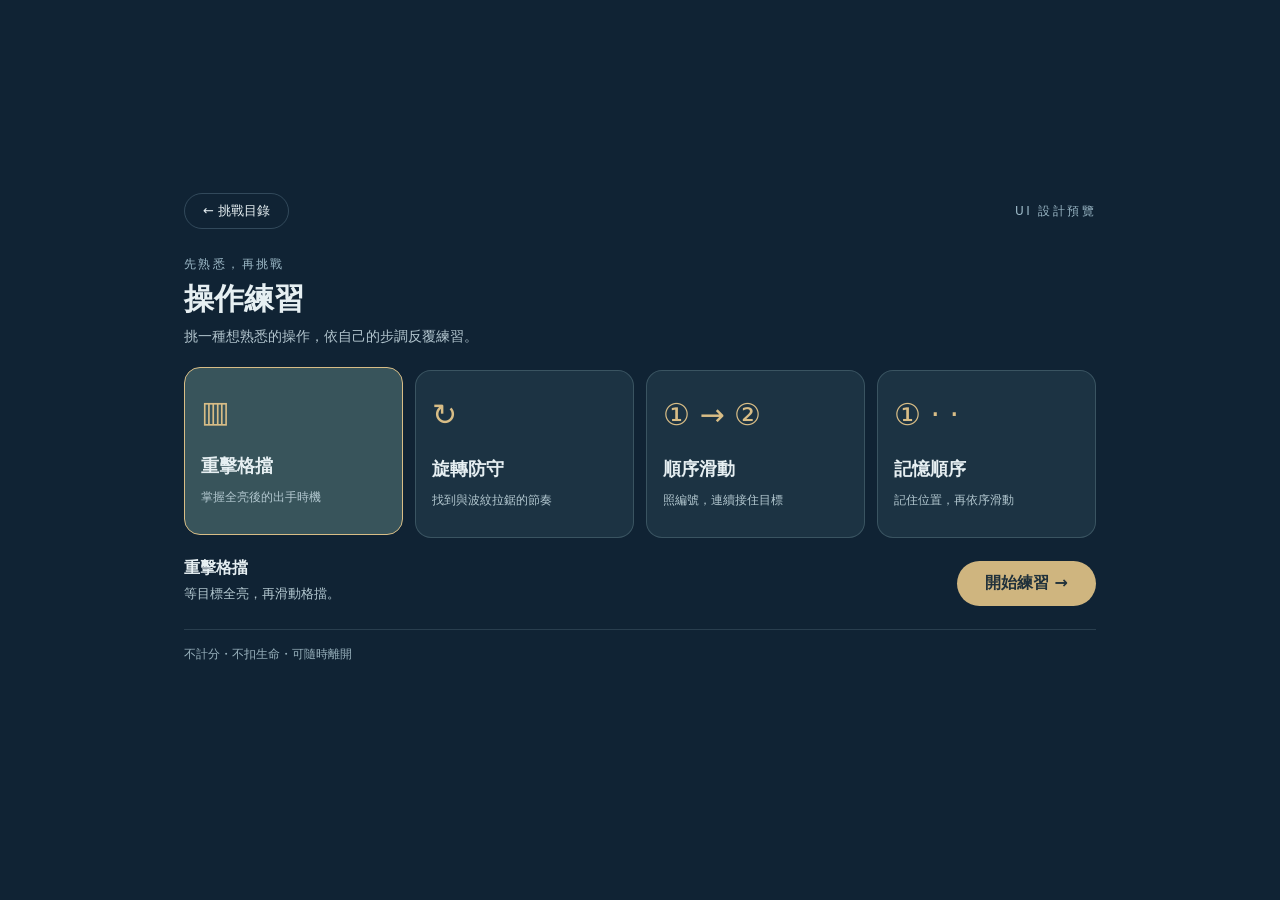
==== design/practice-preview.html @ 3d223997 "design: preview standalone practice entry and simplify lobby rules" ====
<!doctype html><html lang="zh-Hant"><meta charset="utf-8"><meta name="viewport" content="width=device-width,initial-scale=1"><title>操作練習 UI 預覽</title><style>
*{box-sizing:border-box}body{margin:0;background:#102334;color:#e6eff2;font-family:system-ui,'Microsoft JhengHei',sans-serif;min-height:100vh;display:grid;place-items:center}main{width:min(92vw,960px);padding:24px}button{font:inherit;color:inherit;cursor:pointer}nav{display:flex;justify-content:space-between;align-items:center;margin-bottom:24px}nav button{border:1px solid #7797a955;background:transparent;padding:8px 18px;border-radius:30px;font-size:13px}.eyebrow{font-size:12px;letter-spacing:.2em;color:#9ebbc9}h1{font-size:30px;margin:6px 0}header p{color:#b2c5ce;font-size:14px;margin:8px 0 24px}.grid{display:grid;grid-template-columns:repeat(4,1fr);gap:12px}.card{border:1px solid #93b3bd40;border-radius:16px;background:#28445380;text-align:left;padding:20px 16px;min-height:168px;transition:.2s}.card:hover,.card[aria-pressed=true]{border-color:#d8bd86;background:#38545b;transform:translateY(-3px)}.icon{font-size:30px;color:#d8bd86;display:block;height:48px}.card strong{display:block;font-size:18px;margin:12px 0 8px}.card small{color:#b3c8d0;font-size:12px;line-height:1.7}.detail{display:flex;justify-content:space-between;gap:20px;align-items:center;padding:20px 0;border-bottom:1px solid #8eacb533}.detail p{margin:6px 0;color:#b3c8d0;font-size:13px}.action{border:0;border-radius:30px;background:#cfb57f;color:#20313b;padding:12px 28px;white-space:nowrap;font-weight:bold}footer{font-size:12px;color:#99b2bd;margin-top:16px}.catalog{display:none}.catalog .grid{grid-template-columns:1fr 1fr}.practice-link{width:100%;margin-top:16px;border:1px solid #b6c6be44;background:#28464b;padding:16px 20px;border-radius:14px;display:flex;justify-content:space-between;text-align:left}.practice-link small{display:block;color:#abc1c7;margin-top:5px}.notice{min-height:18px;color:#dfc796;font-size:13px}@media(max-width:650px){main{padding:12px}.grid{grid-template-columns:1fr 1fr}.card{min-height:120px;padding:12px}.icon{font-size:23px;height:26px}nav{margin-bottom:12px}header p{margin-bottom:14px}h1{font-size:24px}.detail{padding:12px 0}.card strong{font-size:16px;margin:8px 0}.detail p{max-width:250px}}</style>
<main><nav><button onclick="view('catalog')">← 挑戰目錄</button><span class="eyebrow">UI 設計預覽</span></nav><section id="practice"><header><span class="eyebrow">先熟悉，再挑戰</span><h1>操作練習</h1><p>挑一種想熟悉的操作，依自己的步調反覆練習。</p></header><div class="grid">
<button class="card" aria-pressed="true" onclick="pick(this,'重擊格擋','等目標全亮，再滑動格擋。')"><span class="icon">▥</span><strong>重擊格擋</strong><small>掌握全亮後的出手時機</small></button><button class="card" aria-pressed="false" onclick="pick(this,'旋轉防守','繞著角色畫圈，練習維持回推節奏。')"><span class="icon">↻</span><strong>旋轉防守</strong><small>找到與波紋拉鋸的節奏</small></button><button class="card" aria-pressed="false" onclick="pick(this,'順序滑動','照編號連續滑動，數字會一直保留。')"><span class="icon">① → ②</span><strong>順序滑動</strong><small>照編號，連續接住目標</small></button><button class="card" aria-pressed="false" onclick="pick(this,'記憶順序','記住編號；隨時可滑動開始，第一下後數字隱藏。')"><span class="icon">① · ·</span><strong>記憶順序</strong><small>記住位置，再依序滑動</small></button></div><div class="detail"><div><strong id="selection">重擊格擋</strong><p id="description">等目標全亮，再滑動格擋。</p></div><button class="action" onclick="document.querySelector('.notice').textContent='目前為 UI 預覽；此按鈕尚未接入練習關卡。'">開始練習 →</button></div><footer>不計分・不扣生命・可隨時離開</footer><p class="notice" role="status"></p></section>
<section id="catalog" class="catalog"><header><span class="eyebrow">夜間挑戰</span><h1>挑戰自己，再進步一點</h1><p>選擇限時或無限模式，留下你的最佳紀錄。</p></header><div class="grid"><div class="card"><span class="icon">◇</span><strong>防守挑戰</strong><small>限時挑戰　／　無限模式</small></div><div class="card"><span class="icon">▧</span><strong>記憶挑戰</strong><small>限時挑戰　／　無限模式</small></div></div><button class="practice-link" onclick="view('practice')"><span>操作練習<small>想先熟悉手感？從一種操作開始。</small></span><span>前往練習 →</span></button></section></main>
<script>function view(id){document.getElementById('practice').style.display=id==='practice'?'block':'none';document.getElementById('catalog').style.display=id==='catalog'?'block':'none'}function pick(button,title,description){document.querySelectorAll('.card[aria-pressed]').forEach(n=>n.setAttribute('aria-pressed',String(n===button)));document.getElementById('selection').textContent=title;document.getElementById('description').textContent=description;document.querySelector('.notice').textContent=''}</script></html>
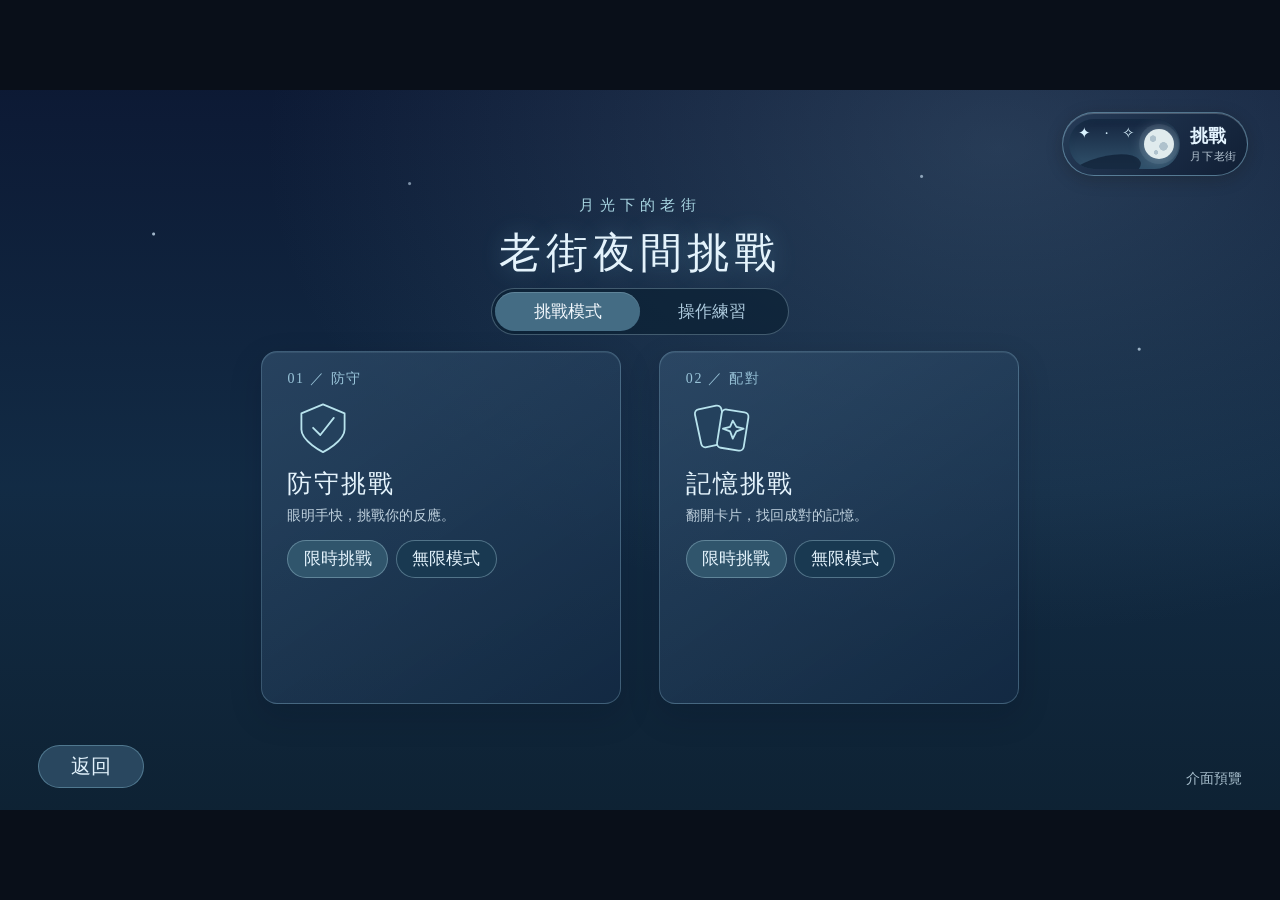
==== commit 6cd5a8d4: "design: integrate practice tabs into existing night directory layout" ====
--- a/design/practice-preview.html
+++ b/design/practice-preview.html
@@ -1,6 +1,233 @@
-<!doctype html><html lang="zh-Hant"><meta charset="utf-8"><meta name="viewport" content="width=device-width,initial-scale=1"><title>操作練習 UI 預覽</title><style>
-*{box-sizing:border-box}body{margin:0;background:#102334;color:#e6eff2;font-family:system-ui,'Microsoft JhengHei',sans-serif;min-height:100vh;display:grid;place-items:center}main{width:min(92vw,960px);padding:24px}button{font:inherit;color:inherit;cursor:pointer}nav{display:flex;justify-content:space-between;align-items:center;margin-bottom:24px}nav button{border:1px solid #7797a955;background:transparent;padding:8px 18px;border-radius:30px;font-size:13px}.eyebrow{font-size:12px;letter-spacing:.2em;color:#9ebbc9}h1{font-size:30px;margin:6px 0}header p{color:#b2c5ce;font-size:14px;margin:8px 0 24px}.grid{display:grid;grid-template-columns:repeat(4,1fr);gap:12px}.card{border:1px solid #93b3bd40;border-radius:16px;background:#28445380;text-align:left;padding:20px 16px;min-height:168px;transition:.2s}.card:hover,.card[aria-pressed=true]{border-color:#d8bd86;background:#38545b;transform:translateY(-3px)}.icon{font-size:30px;color:#d8bd86;display:block;height:48px}.card strong{display:block;font-size:18px;margin:12px 0 8px}.card small{color:#b3c8d0;font-size:12px;line-height:1.7}.detail{display:flex;justify-content:space-between;gap:20px;align-items:center;padding:20px 0;border-bottom:1px solid #8eacb533}.detail p{margin:6px 0;color:#b3c8d0;font-size:13px}.action{border:0;border-radius:30px;background:#cfb57f;color:#20313b;padding:12px 28px;white-space:nowrap;font-weight:bold}footer{font-size:12px;color:#99b2bd;margin-top:16px}.catalog{display:none}.catalog .grid{grid-template-columns:1fr 1fr}.practice-link{width:100%;margin-top:16px;border:1px solid #b6c6be44;background:#28464b;padding:16px 20px;border-radius:14px;display:flex;justify-content:space-between;text-align:left}.practice-link small{display:block;color:#abc1c7;margin-top:5px}.notice{min-height:18px;color:#dfc796;font-size:13px}@media(max-width:650px){main{padding:12px}.grid{grid-template-columns:1fr 1fr}.card{min-height:120px;padding:12px}.icon{font-size:23px;height:26px}nav{margin-bottom:12px}header p{margin-bottom:14px}h1{font-size:24px}.detail{padding:12px 0}.card strong{font-size:16px;margin:8px 0}.detail p{max-width:250px}}</style>
-<main><nav><button onclick="view('catalog')">← 挑戰目錄</button><span class="eyebrow">UI 設計預覽</span></nav><section id="practice"><header><span class="eyebrow">先熟悉，再挑戰</span><h1>操作練習</h1><p>挑一種想熟悉的操作，依自己的步調反覆練習。</p></header><div class="grid">
-<button class="card" aria-pressed="true" onclick="pick(this,'重擊格擋','等目標全亮，再滑動格擋。')"><span class="icon">▥</span><strong>重擊格擋</strong><small>掌握全亮後的出手時機</small></button><button class="card" aria-pressed="false" onclick="pick(this,'旋轉防守','繞著角色畫圈，練習維持回推節奏。')"><span class="icon">↻</span><strong>旋轉防守</strong><small>找到與波紋拉鋸的節奏</small></button><button class="card" aria-pressed="false" onclick="pick(this,'順序滑動','照編號連續滑動，數字會一直保留。')"><span class="icon">① → ②</span><strong>順序滑動</strong><small>照編號，連續接住目標</small></button><button class="card" aria-pressed="false" onclick="pick(this,'記憶順序','記住編號；隨時可滑動開始，第一下後數字隱藏。')"><span class="icon">① · ·</span><strong>記憶順序</strong><small>記住位置，再依序滑動</small></button></div><div class="detail"><div><strong id="selection">重擊格擋</strong><p id="description">等目標全亮，再滑動格擋。</p></div><button class="action" onclick="document.querySelector('.notice').textContent='目前為 UI 預覽；此按鈕尚未接入練習關卡。'">開始練習 →</button></div><footer>不計分・不扣生命・可隨時離開</footer><p class="notice" role="status"></p></section>
-<section id="catalog" class="catalog"><header><span class="eyebrow">夜間挑戰</span><h1>挑戰自己，再進步一點</h1><p>選擇限時或無限模式，留下你的最佳紀錄。</p></header><div class="grid"><div class="card"><span class="icon">◇</span><strong>防守挑戰</strong><small>限時挑戰　／　無限模式</small></div><div class="card"><span class="icon">▧</span><strong>記憶挑戰</strong><small>限時挑戰　／　無限模式</small></div></div><button class="practice-link" onclick="view('practice')"><span>操作練習<small>想先熟悉手感？從一種操作開始。</small></span><span>前往練習 →</span></button></section></main>
-<script>function view(id){document.getElementById('practice').style.display=id==='practice'?'block':'none';document.getElementById('catalog').style.display=id==='catalog'?'block':'none'}function pick(button,title,description){document.querySelectorAll('.card[aria-pressed]').forEach(n=>n.setAttribute('aria-pressed',String(n===button)));document.getElementById('selection').textContent=title;document.getElementById('description').textContent=description;document.querySelector('.notice').textContent=''}</script></html>+<!doctype html><html lang="zh-Hant"><meta charset="utf-8"><meta name="viewport" content="width=device-width,initial-scale=1"><title>現有挑戰版面・練習 UI 預覽</title><style>/* 舞台內的日夜目錄：所有夜色樣式只作用於選章畫面。 */
+#level-select { isolation:isolate; }
+#level-select::before { content:"";position:absolute;inset:0;z-index:-1;pointer-events:none;background:linear-gradient(180deg,rgba(29,21,15,.28),rgba(50,29,19,.54));transition:background .8s; }
+#level-select::after { content:"";position:absolute;inset:0;z-index:-1;pointer-events:none;background:radial-gradient(ellipse at 78% 8%,#668aa54a,transparent 52%),linear-gradient(180deg,#0c1935ed,#112c47e8 55%,#0d2234f5);opacity:0;transition:opacity .85s ease; }
+#level-select.night-world::after { opacity:1; }
+.world-directory { position:relative;z-index:1;text-align:center;width:100%; }
+.world-directory[hidden] { display:none; }
+#level-select .world-directory h2 { box-sizing:border-box;width:100%;max-width:none;text-align:center; }
+#story-directory h2 { margin:0 0 4cqh;text-shadow:0 2px 12px #38230e; }
+#world-switch { position:absolute;right:2.5%;top:3%;z-index:5;display:flex;align-items:center;gap:10px;width:clamp(132px,17cqw,186px);height:clamp(46px,9cqh,66px);box-sizing:border-box;margin:0;padding:6px 10px 6px 6px;border:1px solid #ffe2a19c;border-radius:40px;background:linear-gradient(135deg,#553921e8,#302923ed);box-shadow:0 4px 16px #17120e40,inset 0 1px #fff3;color:#fff0cf;text-align:left;transition:background .7s,border-color .7s,box-shadow .3s; }
+#world-switch:hover { box-shadow:0 5px 22px #17120e66,0 0 0 3px #ffdc8c24; }
+#world-switch:focus-visible { outline:3px solid #ffe1a0;outline-offset:4px; }
+.world-switch-label { font-size:clamp(13px,1.5cqw,18px);font-weight:bold;line-height:1.35;white-space:nowrap; }
+.world-switch-label span { display:block;font-size:clamp(9px,.9cqw,11px);font-weight:normal;opacity:.78;letter-spacing:.06em; }
+.world-switch-sky { position:relative;flex:1;min-width:60px;height:100%;overflow:hidden;border-radius:30px;background:linear-gradient(#82b3c1,#d9e5cc);box-shadow:inset 0 2px 5px #19394f66;transition:background .7s; }
+.switch-orb { position:absolute;left:6px;top:50%;margin-top:-15px;width:30px;height:30px;border-radius:50%;background:#ffe6a0;box-shadow:0 0 0 5px #ffe7a02e,0 0 15px #ffe9ad80;transition:left .65s cubic-bezier(.22,.8,.25,1),background .65s,box-shadow .65s;z-index:2; }
+.switch-orb::after { content:"";position:absolute;inset:0;border-radius:50%;background:radial-gradient(circle at 30% 32%,#9fb5c2 0 3px,transparent 3.5px),radial-gradient(circle at 65% 58%,#9fb5c2 0 4px,transparent 4.5px),radial-gradient(circle at 40% 78%,#9fb5c2 0 2px,transparent 2.5px);opacity:0;transition:opacity .6s; }
+.switch-cloud { position:absolute;width:38px;height:12px;right:-4px;bottom:10px;border-radius:20px;background:#fff8e7;box-shadow:-9px 5px #fff8e7;transition:transform .65s,opacity .5s; }
+.switch-cloud::before { content:"";position:absolute;width:19px;height:19px;left:8px;bottom:0;background:inherit;border-radius:50%; }
+.switch-stars { position:absolute;top:4px;left:9px;color:#d9f3ff;font:15px/1.4 serif;letter-spacing:5px;opacity:0;transform:translateY(-18px);transition:opacity .65s,transform .65s; }
+.switch-hills { position:absolute;bottom:-18px;left:-5px;width:78px;height:30px;background:#547d75;border-radius:50%;transform:rotate(-15deg);opacity:.65;transition:background .65s; }
+.night-world #world-switch { background:linear-gradient(135deg,#263c58ed,#101e34f5);border-color:#92c8e17d;color:#e4f4ff; }
+.night-world .world-switch-sky { background:linear-gradient(#14243e,#31526c); }
+.night-world .switch-orb { left:calc(100% - 36px);background:#e0ebed;box-shadow:0 0 0 5px #d8f4ff15,0 0 15px #d1efff66; }
+.night-world .switch-orb::after { opacity:.75; }
+.night-world .switch-cloud { transform:translateY(30px);opacity:0; }
+.night-world .switch-stars { opacity:1;transform:translateY(0); }
+.night-world .switch-hills { background:#0a172d; }
+.night-stars { position:absolute;inset:0;pointer-events:none;opacity:0;background-image:radial-gradient(circle at 12% 20%,#d6edffbb 0 1px,transparent 2px),radial-gradient(circle at 32% 13%,#d6edff88 0 1px,transparent 2px),radial-gradient(circle at 58% 22%,#d6edff99 0 1px,transparent 2px),radial-gradient(circle at 72% 12%,#d6edff99 0 1px,transparent 2px),radial-gradient(circle at 89% 36%,#d6edffaa 0 1px,transparent 2px);transition:opacity 1s; }
+.night-world .night-stars { opacity:1; }
+#challenge-directory { color:#e4f3fc;animation:night-arrival .65s ease both; }
+.night-eyebrow { color:#a8d6e2;font-size:clamp(10px,2.1cqh,15px);letter-spacing:.35em;margin:0 0 1.4cqh; }
+#challenge-directory h2 { margin:0;font-size:clamp(23px,6cqh,42px);letter-spacing:.12em;font-weight:normal;text-shadow:0 0 25px #81d5f34d; }
+.night-intro { font-size:clamp(12px,2.5cqh,18px);color:#bed2e2;margin:1.7cqh 0 4cqh; }
+.challenge-previews { display:flex;justify-content:center;gap:3cqw; }
+.challenge-preview { width:25cqw;max-width:300px;box-sizing:border-box;padding:2.5cqh 2cqw;border:1px solid #9ed0e345;border-radius:16px;background:linear-gradient(145deg,#3655739c,#142b46b8);box-shadow:0 12px 32px #020d202b,inset 0 1px #d4efff17;text-align:left; }
+.challenge-number { display:block;color:#99c4d9;font-size:clamp(10px,2cqh,14px);letter-spacing:.12em; }
+.challenge-preview svg { display:block;width:clamp(42px,10cqh,75px);height:clamp(35px,8cqh,60px);margin:1.5cqh 0;fill:#24415d;stroke:#b8e3ed;stroke-width:2;stroke-linejoin:round;stroke-linecap:round; }
+.challenge-preview h3 { margin:0 0 1cqh;font-size:clamp(16px,3.6cqh,25px);font-weight:normal;letter-spacing:.08em; }
+.challenge-preview p { font-size:clamp(11px,2.2cqh,16px);color:#bfd1de;margin:0 0 2cqh; }
+.challenge-soon { display:inline-block;padding:4px 12px;border:1px solid #86bed15c;border-radius:20px;color:#a8d7e4;font-size:clamp(10px,2cqh,14px); }
+.night-world > .back-btn { background:#29475f;border:1px solid #83b6ce70;color:#e1f1fb; }
+.visually-hidden { position:absolute;width:1px;height:1px;padding:0;margin:-1px;overflow:hidden;clip-path:inset(50%);white-space:nowrap; }
+@keyframes night-arrival { from { opacity:0;transform:translateY(12px); } to { opacity:1;transform:translateY(0); } }
+@media (prefers-reduced-motion:reduce) { #level-select *,#level-select::before,#level-select::after { animation:none!important;transition:none!important; } }
+.challenge-blue-scene { background:radial-gradient(ellipse at 70% 15%,#315878,#0d203a 70%);color:#e5f1fa; }
+.challenge-blue-window { box-sizing:border-box;width:70%;max-width:760px;max-height:90%;padding:4cqh 4cqw;border:1px solid #8fbed17a;border-radius:20px;background:linear-gradient(135deg,#345772d9,#142d48ed);box-shadow:0 15px 50px #020c2580;text-align:center; }
+.challenge-blue-window h2 { max-width:none;font-size:clamp(24px,6cqh,44px);margin:1cqh 0;color:#e5f5ff; }
+.challenge-blue-window p { font-size:clamp(12px,3cqh,21px);line-height:1.6;margin:2cqh 0; }
+.challenge-kicker { color:#a4d0e1;letter-spacing:.2em; }
+.challenge-window-actions { display:flex;justify-content:center;gap:2cqw;margin-top:3cqh; }
+.challenge-window-actions button { margin:0;border:1px solid #90c9db77;border-radius:24px;background:#2d536d;padding:1.5cqh 2cqw;font-size:clamp(13px,3cqh,21px);min-height:40px; }
+.challenge-window-actions button:last-child { background:#447b95; }
+.challenge-window-actions button:focus-visible { outline:3px solid #ffe1a0;outline-offset:4px; }
+#challenge-countdown { font-size:clamp(18px,4cqh,30px); }
+#challenge-countdown-number { font-size:clamp(60px,24cqh,160px);line-height:1.2;color:#b9e7f6; }
+.challenge-play-stage { isolation:isolate; }
+.challenge-play-background { position:absolute;inset:0;z-index:-2;pointer-events:none;background:center/cover;filter:brightness(.6) saturate(.65); }
+.challenge-play-stage::before { content:"";position:absolute;inset:0;z-index:-1;background:linear-gradient(160deg,#123d7870,#122f5860 55%,#081d3d9c);pointer-events:none; }
+.challenge-live-hud { position:absolute;top:1%;left:50%;transform:translateX(-50%);z-index:180;white-space:nowrap;color:#e3f3fd;background:#10283de8;padding:1cqh 2cqw;border:1px solid #92c9dd66;border-radius:30px;font-size:clamp(13px,3cqh,23px);pointer-events:none; }
+.challenge-time-warning { color:#ffd09a;border-color:#ffd09a; }
+.night-challenge-game .memory-panel { top:52%;width:96%;height:90%;max-height:90%;box-sizing:border-box;border-color:#80b7d0;background-image:linear-gradient(145deg,#345d7fe8,#17334de8);color:#e4f1fa;box-shadow:inset 0 1px #b8ddf33b,0 10px 30px #08192b66; }
+.night-challenge-game .memory-grid { max-width:none;max-height:none;flex-shrink:0; }
+.night-challenge-game .memory-hint,.night-challenge-game .defense-controls-hint { display:none; }
+.night-challenge-game .challenge-live-hud { top:2%;left:2%;transform:none; }
+.night-challenge-game .memory-timer-large { display:none; }
+.challenge-preview p { white-space:nowrap;font-size:clamp(10px,1.9cqh,16px); }
+#game-wrapper.challenge-active #loading-screen { color:#d4edfc;background:radial-gradient(ellipse at 75% 15%,#315b7cf2,#0b1c34f5 75%); }
+#game-wrapper.challenge-active .loading-content { background:linear-gradient(135deg,#305571e8,#142e48ed);border-color:#8bc1d6;box-shadow:0 12px 35px #030d2366; }
+#game-wrapper.challenge-active .loading-content .spinner { border-color:#385b76;border-top-color:#b3e4f7; }
+#game-wrapper.challenge-active #loading-progress { color:#b6e9fa; }
+.night-challenge-game .memory-info,.night-challenge-game .memory-info-item,.night-challenge-game .memory-hint,.night-challenge-game .memory-timer-large { color:#e6f4ff; }
+.night-challenge-game .memory-hint { background:#152f49cc;border-color:#7aafc877; }
+.night-challenge-game .memory-card { border-color:#87b8ce; }
+.night-challenge-game .memory-top-bar { background-image:linear-gradient(110deg,#203f5ce8,#294d6be8);border-color:#79abc6; }
+.night-challenge-game .memory-timer-large,.night-challenge-game .memory-status,.night-challenge-game .memory-strikes { background:#17334bd9;border-color:#7db5d0; }
+.night-challenge-game .memory-status,.night-challenge-game .memory-timer-label,.night-challenge-game .memory-info-item span { color:#d0efff; }
+.night-challenge-game #memory-timer { color:#ccefff;text-shadow:0 0 6px #77bcdd60; }
+.night-challenge-game #defense-combo { display:none!important; }
+.night-challenge-game #defense-player { width:20%!important;height:34%!important; }
+.night-challenge-game #defense-msg { display:none!important; }
+.night-challenge-game #defense-wave-progress { color:#d9effa; }
+.timed-challenge > .back-btn { display:none!important; }
+#game-wrapper.challenge-active #game-pause-resume { background:#477e99; }
+#game-wrapper.challenge-active #game-pause-exit { background:#29475e; }
+#game-wrapper.challenge-active #game-pause-overlay { color:#dcefff; }
+@media (prefers-reduced-motion:reduce) { .challenge-blue-scene * { transition:none!important; } }
+
+/* 同亮度的霧藍／靛藍，入口與整場視窗共用主題。 */
+[data-challenge-kind="defense"] {
+    --challenge-light:#3d647b;--challenge-dark:#203c53;--challenge-accent:#507f97;
+    --challenge-border:#96c6d7;--challenge-ink:#e6f4fc;--challenge-soft:#b9d8e7;
+}
+[data-challenge-kind="memory"] {
+    --challenge-light:#4b5e82;--challenge-dark:#2c3757;--challenge-accent:#647b9e;
+    --challenge-border:#aabddd;--challenge-ink:#edf1ff;--challenge-soft:#c7d2ee;
+}
+.challenge-preview[data-challenge-kind] {
+    background:linear-gradient(145deg,var(--challenge-light),var(--challenge-dark));
+    border-color:var(--challenge-border);color:var(--challenge-ink);
+}
+.challenge-preview[data-challenge-kind] .challenge-number,
+.challenge-preview[data-challenge-kind] p { color:var(--challenge-soft); }
+.challenge-preview[data-challenge-kind] svg { fill:var(--challenge-dark);stroke:var(--challenge-border); }
+.challenge-preview[data-challenge-kind] button { background:var(--challenge-accent);border-color:var(--challenge-border);color:var(--challenge-ink);margin-right:.6cqw; }
+.challenge-preview[data-challenge-kind] button:last-child { background:var(--challenge-dark); }
+.challenge-blue-scene[data-challenge-kind] { background:radial-gradient(ellipse at 70% 15%,var(--challenge-light),var(--challenge-dark) 75%);color:var(--challenge-ink); }
+.challenge-blue-scene[data-challenge-kind] .challenge-blue-window,
+#game-wrapper.challenge-active .loading-content { background:linear-gradient(135deg,var(--challenge-light),var(--challenge-dark));border-color:var(--challenge-border); }
+.challenge-blue-scene[data-challenge-kind] h2 { color:var(--challenge-ink); }
+.challenge-blue-scene[data-challenge-kind] .challenge-kicker { color:var(--challenge-soft); }
+.challenge-blue-scene[data-challenge-kind] button { background:var(--challenge-dark);border-color:var(--challenge-border);color:var(--challenge-ink); }
+.challenge-blue-scene[data-challenge-kind] button:last-child { background:var(--challenge-accent); }
+#game-wrapper.challenge-active #loading-screen { background:radial-gradient(ellipse at 75% 15%,var(--challenge-light),var(--challenge-dark) 75%);color:var(--challenge-ink); }
+#game-wrapper.challenge-active #game-pause-overlay { background:color-mix(in srgb,var(--challenge-dark) 85%,transparent);color:var(--challenge-ink); }
+#game-wrapper.challenge-active #game-pause-resume { background:var(--challenge-accent); }
+#game-wrapper.challenge-active #game-pause-exit { background:var(--challenge-dark); }
+#game-wrapper.challenge-active .night-challenge-game .memory-panel { background-image:linear-gradient(145deg,var(--challenge-light),var(--challenge-dark));border-color:var(--challenge-border); }
+#game-wrapper.challenge-active .night-challenge-game .memory-top-bar { background-image:linear-gradient(110deg,var(--challenge-dark),var(--challenge-light));border-color:var(--challenge-border); }
+#game-wrapper.challenge-active .challenge-live-hud { background:var(--challenge-dark);border-color:var(--challenge-border); }
+.challenge-hearts { display:inline-flex;gap:4px;vertical-align:middle;margin-right:1cqw; }
+.challenge-hearts img { width:clamp(16px,3.8cqh,28px);height:clamp(16px,3.8cqh,28px);object-fit:contain;image-rendering:pixelated; }
+.challenge-hearts .heart-lost { opacity:.25;filter:grayscale(1); }
+#challenge-lobby .challenge-blue-window { overflow:auto; }
+#challenge-lobby-title { font-size:clamp(22px,5cqh,38px); }
+#challenge-lobby-copy { font-size:clamp(12px,2.8cqh,20px); }
+#challenge-lobby-points { padding-left:1.4em;margin:2cqh 0;text-align:left;font-size:clamp(12px,2.9cqh,20px);line-height:1.6; }
+#challenge-lobby-points li + li { margin-top:1cqh; }
+#challenge-lobby-rules { text-align:left;font-size:clamp(12px,2.7cqh,18px); }
+#challenge-lobby-rules summary { cursor:pointer;color:var(--challenge-soft,#b9dce9);width:fit-content;margin:auto;padding:.7cqh 8px; }
+#challenge-lobby-rules summary:focus-visible { outline:2px solid #ffe1a0;outline-offset:2px; }
+#challenge-final-feedback { display:grid;grid-template-columns:1fr 1fr;gap:1.5cqw;margin:2cqh 0; }
+#challenge-final-feedback > div { min-width:0;padding:1.5cqh 1cqw;background:#06182c40;border:1px solid #b1cde52e;border-radius:12px; }
+#challenge-final-feedback dt { font-size:clamp(11px,2.6cqh,17px);color:var(--challenge-soft,#bdddeb); }
+#challenge-final-feedback dd { font-size:clamp(13px,3.3cqh,23px);line-height:1.5;margin:.7cqh 0 0;font-weight:bold;overflow-wrap:anywhere; }
+#challenge-results .challenge-blue-window { overflow:auto; }
+@media (max-height:400px) { #challenge-results .challenge-blue-window { width:84%;padding:2cqh 3cqw; } #challenge-results p { margin:1cqh 0; } #challenge-final-feedback { margin:1cqh 0; } #challenge-results .challenge-window-actions { margin-top:1.5cqh; } }
+@media (max-height:400px) { #challenge-lobby .challenge-blue-window { padding:2cqh 3cqw;width:80%; } #challenge-lobby p { margin:1cqh 0; } #challenge-lobby .challenge-window-actions { margin-top:1.5cqh; } }
+
+/* 無限防守：資訊分居兩角，中央與四方向目標保留完整視線。 */
+#game-wrapper.challenge-active .challenge-live-hud.defense-endless-hud {
+    inset:0;left:0;top:0;width:100%;height:100%;box-sizing:border-box;
+    transform:none;padding:0;border:0;border-radius:0;background:none;pointer-events:none;
+    font-variant-numeric:tabular-nums;
+}
+.defense-endless-game #defense-wave-progress { display:none; }
+.endless-score-card,.endless-wave-card {
+    position:absolute;top:2%;width:clamp(84px,11cqw,118px);box-sizing:border-box;
+    padding:7px 9px;border:1px solid #9dcddd66;border-radius:12px 4px 12px 4px;
+    background:linear-gradient(145deg,#31566bd9,#122d42d9);
+    box-shadow:inset 0 1px #d5f3ff18,0 3px 10px #06182633;
+    color:#e5f4fc;text-align:left;
+}
+.endless-score-card { left:2%; }
+.endless-wave-card { right:2%; }
+.endless-vitality { display:flex;align-items:center;justify-content:space-between;gap:4px; }
+.defense-endless-hud .challenge-hearts { gap:3px;margin:0; }
+.defense-endless-hud .challenge-hearts img { width:clamp(12px,3cqh,17px);height:clamp(12px,3cqh,17px); }
+.endless-mark { font-size:14px;line-height:1;color:#9dcddd99; }
+.endless-score-line,.endless-wave-line { display:flex;align-items:baseline;gap:4px;margin-top:4px; }
+.endless-score-value,.endless-wave-value { font-size:clamp(18px,4.5cqh,26px);line-height:1.1;font-weight:600;letter-spacing:-.025em; }
+.endless-score-line>span,.endless-wave-line>span { font-size:clamp(9px,2cqh,12px);color:#a5c9da; }
+.endless-stage { display:block;font-size:clamp(9px,2cqh,12px);line-height:1;letter-spacing:.08em;color:#b8d8e6; }
+.endless-wave-line { margin-top:3px; }
+.endless-wave-ticks { display:flex;gap:2px;margin-top:5px; }
+.endless-wave-ticks i { height:3px;flex:1;min-width:0;border-radius:1px;background:#adcddd28; }
+.endless-wave-ticks i.is-lit { background:#a7d9e9; }
+.defense-endless-hud.challenge-time-warning .endless-score-card { border-color:#f4bb8caa; }
+.defense-endless-hud.challenge-time-warning .endless-mark { color:#f4bb8c; }
+#game-pause-detail { margin:0;max-width:90%;font-size:clamp(13px,3cqh,21px);line-height:1.6;color:#bdd9e8;font-variant-numeric:tabular-nums;text-align:center; }
+#game-pause-detail[hidden] { display:none; }
+.defense-endless-hud #defense-wait-meter {
+    position:static;width:100%;margin:6px 0 0;padding:5px 0 0;
+    border-top:1px solid #a7d9e944;border-radius:0;background:none;
+    font-size:clamp(9px,2cqh,12px);line-height:1.2;color:#c2e4ef;white-space:normal;
+}
+.defense-endless-hud .defense-wait-track { height:3px;margin-top:4px;background:#adcddd28; }
+.defense-endless-hud .defense-wait-fill { background:#a7d9e9; }
+.defense-response-meter { height:3px;margin-top:6px;border-radius:2px;background:#e4be8733;overflow:hidden; }
+.defense-response-fill { height:100%;background:#e8c189;transform-origin:left; }
+.defense-response-meter[hidden],.defense-wave-feedback[hidden] { display:none; }
+.defense-wave-feedback { position:absolute;bottom:4%;left:50%;transform:translateX(-50%);max-width:82%;padding:6px 12px;border:1px solid #e4bc7c88;border-radius:10px 4px 10px 4px;background:#203c53ed;color:#ffe3b5;white-space:normal;text-align:center;font-size:clamp(12px,2.8cqh,20px); }
+.memory-challenge-vitality { display:flex;align-items:center;gap:9px; }
+.memory-mistake-meter { display:flex;gap:3px; }
+.memory-mistake-meter i { display:block;width:clamp(5px,1.5cqh,9px);height:clamp(5px,1.5cqh,9px);border:1px solid #e4be8766;border-radius:2px;background:#e4be8722; }
+.memory-mistake-meter i.is-lit { background:#e8c189; }
+/* 雲影只遮牌區，380ms 合攏、180ms 停留、380ms 打開，無白色閃光。 */
+.night-challenge-game .memory-grid { position:relative;isolation:isolate; }
+.memory-blink-cover { position:absolute;inset:0;z-index:5;overflow:hidden;border-radius:10px;pointer-events:none; }
+.memory-blink-cover[hidden] { display:none; }
+.memory-blink-shutter { position:absolute;left:0;right:0;height:50.1%;background:linear-gradient(145deg,#203553,#101e35);transform:scaleY(0);transition:transform 380ms cubic-bezier(.2,.7,.3,1); }
+.memory-blink-top { top:0;transform-origin:top; }
+.memory-blink-bottom { bottom:0;transform-origin:bottom; }
+.memory-blink-cover[data-phase="closing"] .memory-blink-shutter { transform:scaleY(1); }
+.memory-wind-selected { outline:2px solid #ffe0a0;outline-offset:3px;border-radius:12px;z-index:3; }
+@media (prefers-reduced-motion:reduce) { .memory-blink-shutter { transition:none; } }
+/* 夜風走兩條對角邊帶，裁切範圍不進入中央與四向目標軸線。 */
+.defense-night-wind { position:absolute;inset:0;z-index:60;pointer-events:none;overflow:hidden; }
+.defense-wind-lane { position:absolute;width:25%;height:12%;overflow:hidden;pointer-events:none; }
+.wind-upper-left { left:2%;top:23%; }
+.wind-lower-right { right:2%;bottom:23%;transform:scaleX(-1); }
+.defense-wind-leaf {
+    position:absolute;left:-24px;top:50%;width:clamp(14px,5.2cqh,26px);height:clamp(8px,2.8cqh,14px);
+    border-radius:85% 0 85% 0;background:linear-gradient(135deg,#b6a47b,#80745e);border:1px solid #c6bb9633;
+    opacity:0;will-change:transform;animation:defense-night-leaf 1800ms cubic-bezier(.25,.45,.55,.8) both;
+}
+.defense-wind-leaf::after { content:"";position:absolute;left:15%;right:12%;top:48%;height:1px;background:#f2dfaf55;transform:rotate(-28deg); }
+.wind-lower-right .defense-wind-leaf { animation-delay:180ms;background:linear-gradient(135deg,#a1ad8c,#68786e); }
+@keyframes defense-night-leaf {
+    0% { transform:translate3d(0,1cqh,0) rotate(-35deg);opacity:0; }
+    15% { opacity:.58; }
+    50% { transform:translate3d(13cqw,-1cqh,0) rotate(30deg);opacity:.58; }
+    85% { opacity:.45; }
+    100% { transform:translate3d(28cqw,-4cqh,0) rotate(105deg);opacity:0; }
+}
+@media (prefers-reduced-motion:reduce) { .defense-night-wind { display:none; } }
+
+/* 中央單行提示帶：全寬、半透明，兩側漸隱；只在預告期間淡入淡出。 */
+.memory-swap-notice { position:absolute;left:0;top:50%;transform:translateY(-50%);z-index:30;box-sizing:border-box;width:100%;padding:clamp(14px,4cqh,30px) 12px;text-align:center;pointer-events:none;background:linear-gradient(90deg,#172b4700,#172b47b8 18%,#243b59cc 50%,#172b47b8 82%,#172b4700);animation:memory-swap-banner 1100ms ease-in-out both; }
+.memory-swap-notice[hidden] { display:none; }
+.memory-swap-notice strong { display:block;color:#ffe3ac;font-size:clamp(24px,6.5cqh,46px);line-height:1.3;letter-spacing:.12em;white-space:nowrap;text-shadow:0 2px 8px #071427aa; }
+@keyframes memory-swap-banner { 0%,100% { opacity:0; } 18%,76% { opacity:1; } }
+@media (prefers-reduced-motion:reduce) { .memory-swap-notice { animation:none; } }
+/* 特殊波的提示只占預備時間；作答時保留角色與四向目標的視線。 */
+.defense-special-notice { position:absolute;left:0;top:50%;transform:translateY(-50%);width:100%;box-sizing:border-box;padding:14px 12px;z-index:90;text-align:center;pointer-events:none;color:#ffe2ad;background:linear-gradient(90deg,#18364c00,#18364cdb 18%,#18364cdb 82%,#18364c00);font-size:clamp(17px,4.5cqh,30px);line-height:1.4; }
+.defense-special-cue { position:absolute;left:3%;bottom:20%;max-width:26%;box-sizing:border-box;padding:5px 12px;border:1px solid #e5c18d77;border-radius:9px 3px;background:#16364bd9;color:#ffe2ad;font-size:clamp(11px,2.7cqh,18px);text-align:center;pointer-events:none;z-index:65; }
+.defense-order-badge { position:absolute;right:-7px;top:-7px;display:grid;place-items:center;width:clamp(21px,5cqh,32px);height:clamp(21px,5cqh,32px);border:2px solid #ffdda0;border-radius:50%;background:#19364cf2;color:#ffe4b4;font:bold clamp(13px,3.5cqh,22px)/1 sans-serif;box-shadow:0 2px 5px #07172966;pointer-events:none; }
+.defense-order-badge.is-top-target { top:auto;bottom:-5px; }
+.defense-order-badge[hidden] { display:none; }
+
+*{box-sizing:border-box}body{margin:0;background:#090f19;color:#e4f3fc;font-family:'Microsoft JhengHei',serif;min-height:100vh;display:grid;place-items:center}#level-select{width:min(100vw,177.777vh);height:min(56.25vw,100vh);position:relative;container-type:size;overflow:hidden;display:flex;align-items:center;justify-content:center;background:#11263d}button{font:inherit;cursor:pointer;color:inherit}#challenge-directory{animation:none}.night-intro{height:5cqh;display:flex;align-items:center;justify-content:center;gap:0;margin:1.7cqh 0 3cqh}.mode-tabs{display:inline-flex;border:1px solid #a9c9dc55;border-radius:24px;padding:3px;background:#0b2034b0}.mode-tabs button{border:0;background:transparent;border-radius:20px;padding:1cqh 3cqw;font-size:clamp(11px,2.4cqh,18px);color:#abc8db}.mode-tabs button[aria-selected=true]{background:#446c84;color:#f1f7fc;box-shadow:inset 0 1px #d5ebf530}.challenge-previews{height:49cqh}.challenge-preview{width:30cqw;max-width:360px;position:relative}.mock-actions{display:flex;gap:.6cqw}.mock-actions button{border:1px solid #a9cddd66;background:#30556c;border-radius:20px;padding:1cqh 1.2cqw;font-size:clamp(11px,2.3cqh,18px);white-space:nowrap}.mock-actions button:last-child{background:#193951}.back-btn{position:absolute;bottom:3%;left:3%;border-radius:24px;padding:1cqh 2.5cqw;font-size:clamp(12px,2.8cqh,20px)}#practice-grid{display:none;grid-template-columns:repeat(2,30cqw);grid-template-rows:repeat(2,1fr);justify-content:center;gap:2cqh 3cqw;height:49cqh}.practice-tile{display:flex;align-items:center;gap:1.4cqw;border:1px solid #b1cbd44d;border-radius:16px;padding:2cqh 1.8cqw;background:linear-gradient(145deg,#345772d9,#18364ded);text-align:left;box-shadow:inset 0 1px #d4efff17,0 8px 22px #020d202b}.practice-tile:hover,.practice-tile[aria-pressed=true]{border-color:#d8c48d;background:linear-gradient(145deg,#476b7d,#284858)}.practice-tile svg{width:7cqw;height:11cqh;flex-shrink:0;stroke:#b9dce7;stroke-width:2;fill:none;stroke-linecap:round;stroke-linejoin:round}.practice-tile strong{font-weight:normal;font-size:clamp(15px,3.5cqh,25px);display:block;margin-bottom:1cqh}.practice-tile small{font-size:clamp(10px,2.1cqh,15px);color:#b6d0dd;display:block;line-height:1.5}.tile-arrow{margin-left:auto;color:#c8dce7;font-size:3cqh}.badge{position:absolute;bottom:3%;right:3%;font-size:clamp(9px,1.9cqh,14px);color:#a8bfcd}dialog{color:#e4f3fc;background:linear-gradient(145deg,#345772,#18364d);border:1px solid #aecbdb77;border-radius:20px;padding:4cqh 4cqw;width:min(66vw,620px);text-align:center}dialog::backdrop{background:#061322b0}dialog h3{font-size:clamp(19px,4cqh,30px);margin:0 0 2cqh}dialog p{font-size:clamp(12px,2.8cqh,20px);line-height:1.7}dialog button{border:1px solid #a9ccdb66;border-radius:24px;background:#416e85;padding:1cqh 3cqw}button:focus-visible{outline:2px solid #e7d2a0;outline-offset:3px}</style>
+<div id="level-select" class="night-world"><div class="night-stars"></div><button id="world-switch" aria-label="日夜模式外觀預覽"><span class="world-switch-sky"><span class="switch-stars">✦ · ✧</span><span class="switch-orb"></span><span class="switch-hills"></span></span><span class="world-switch-label">挑戰<span>月下老街</span></span></button><div id="challenge-directory" class="world-directory"><p class="night-eyebrow">月光下的老街</p><h2 id="heading">老街夜間挑戰</h2><div class="night-intro"><div class="mode-tabs" role="tablist" aria-label="挑戰與練習"><button role="tab" aria-selected="true" onclick="switchMode(false)">挑戰模式</button><button role="tab" aria-selected="false" onclick="switchMode(true)">操作練習</button></div></div><div class="challenge-previews"><article class="challenge-preview"><span class="challenge-number">01 ／ 防守</span><svg viewBox="0 0 80 64" aria-hidden="true"><path d="M40 6 64 16v18c0 13-24 25-24 25S16 47 16 34V16Z"/><path d="m29 32 8 8 15-19"/></svg><h3>防守挑戰</h3><p>眼明手快，挑戰你的反應。</p><div class="mock-actions"><button>限時挑戰</button><button>無限模式</button></div></article><article class="challenge-preview"><span class="challenge-number">02 ／ 配對</span><svg viewBox="0 0 80 64" aria-hidden="true"><rect x="13" y="9" width="30" height="43" rx="5" transform="rotate(-12 28 30)"/><rect x="37" y="13" width="30" height="43" rx="5" transform="rotate(9 52 34)"/><path d="m52 24 4 7 8 2-8 3-4 8-3-8-8-3 8-2Z"/></svg><h3>記憶挑戰</h3><p>翻開卡片，找回成對的記憶。</p><div class="mock-actions"><button>限時挑戰</button><button>無限模式</button></div></article></div><div id="practice-grid">
+<button class="practice-tile" aria-pressed="false" onclick="choose(this,'重擊格擋')"><svg viewBox="0 0 72 64" aria-hidden="true"><path d="M16 9h32M16 17h32M16 25h32M16 33h32M16 41h32"/><path d="m52 18 9 9-9 9"/></svg><span><strong>重擊格擋</strong><small>等五格全亮，掌握出手時機</small></span><span class="tile-arrow">↗</span></button><button class="practice-tile" aria-pressed="false" onclick="choose(this,'旋轉防守')"><svg viewBox="0 0 72 64" aria-hidden="true"><path d="M52 19a22 22 0 1 0 3 23M52 8v14H38"/><circle cx="32" cy="32" r="6"/></svg><span><strong>旋轉防守</strong><small>畫圈回推，找到防守節奏</small></span><span class="tile-arrow">↗</span></button><button class="practice-tile" aria-pressed="false" onclick="choose(this,'順序滑動')"><svg viewBox="0 0 72 64" aria-hidden="true"><circle cx="18" cy="20" r="11"/><circle cx="48" cy="43" r="11"/><path d="M18 15v10M45 39q9-7 7 0l-8 9h10M30 24l7 8"/></svg><span><strong>順序滑動</strong><small>編號保留，依序連續滑動</small></span><span class="tile-arrow">↗</span></button><button class="practice-tile" aria-pressed="false" onclick="choose(this,'記憶順序')"><svg viewBox="0 0 72 64" aria-hidden="true"><circle cx="18" cy="20" r="11"/><path d="M18 15v10M38 39h4m7 0h4m7 0h2M31 25l8 7"/></svg><span><strong>記憶順序</strong><small>記住位置，滑動後隱藏編號</small></span><span class="tile-arrow">↗</span></button></div></div><button class="back-btn" onclick="switchMode(false)">返回</button><span class="badge" id="footnote">介面預覽</span></div><dialog id="detail"><h3 id="selected"></h3><p>依自己的步調反覆練習<br>不計分・不扣生命・隨時可離開</p><p style="font-size:12px;opacity:.7">此為介面設計預覽，尚未連接關卡。</p><button onclick="document.getElementById('detail').close()">回到選擇</button></dialog><script>function switchMode(practice){document.querySelector('.challenge-previews').style.display=practice?'none':'flex';document.getElementById('practice-grid').style.display=practice?'grid':'none';document.querySelectorAll('[role=tab]').forEach((n,i)=>n.setAttribute('aria-selected',String(i===(practice?1:0))));document.getElementById('heading').textContent=practice?'老街操作練習':'老街夜間挑戰';document.getElementById('footnote').textContent=practice?'不計分・不扣生命・介面預覽':'介面預覽'}function choose(button,title){document.querySelectorAll('.practice-tile').forEach(n=>n.setAttribute('aria-pressed',String(n===button)));document.getElementById('selected').textContent=title;document.getElementById('detail').showModal()}</script></html>
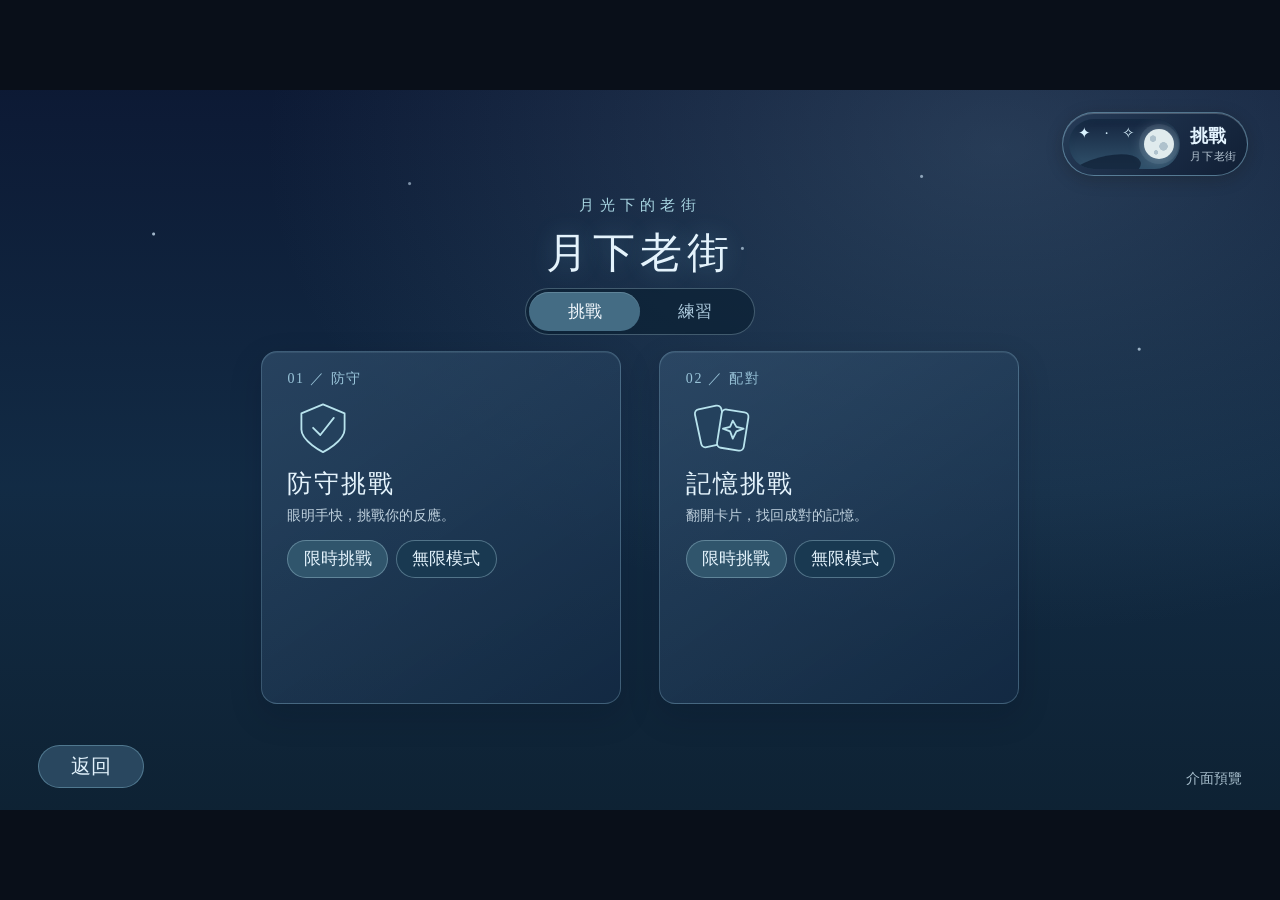
==== commit 9ae3df55: "design: simplify practice cards and preview direct entry" ====
--- a/design/practice-preview.html
+++ b/design/practice-preview.html
@@ -228,6 +228,6 @@
 .defense-order-badge.is-top-target { top:auto;bottom:-5px; }
 .defense-order-badge[hidden] { display:none; }
 
-*{box-sizing:border-box}body{margin:0;background:#090f19;color:#e4f3fc;font-family:'Microsoft JhengHei',serif;min-height:100vh;display:grid;place-items:center}#level-select{width:min(100vw,177.777vh);height:min(56.25vw,100vh);position:relative;container-type:size;overflow:hidden;display:flex;align-items:center;justify-content:center;background:#11263d}button{font:inherit;cursor:pointer;color:inherit}#challenge-directory{animation:none}.night-intro{height:5cqh;display:flex;align-items:center;justify-content:center;gap:0;margin:1.7cqh 0 3cqh}.mode-tabs{display:inline-flex;border:1px solid #a9c9dc55;border-radius:24px;padding:3px;background:#0b2034b0}.mode-tabs button{border:0;background:transparent;border-radius:20px;padding:1cqh 3cqw;font-size:clamp(11px,2.4cqh,18px);color:#abc8db}.mode-tabs button[aria-selected=true]{background:#446c84;color:#f1f7fc;box-shadow:inset 0 1px #d5ebf530}.challenge-previews{height:49cqh}.challenge-preview{width:30cqw;max-width:360px;position:relative}.mock-actions{display:flex;gap:.6cqw}.mock-actions button{border:1px solid #a9cddd66;background:#30556c;border-radius:20px;padding:1cqh 1.2cqw;font-size:clamp(11px,2.3cqh,18px);white-space:nowrap}.mock-actions button:last-child{background:#193951}.back-btn{position:absolute;bottom:3%;left:3%;border-radius:24px;padding:1cqh 2.5cqw;font-size:clamp(12px,2.8cqh,20px)}#practice-grid{display:none;grid-template-columns:repeat(2,30cqw);grid-template-rows:repeat(2,1fr);justify-content:center;gap:2cqh 3cqw;height:49cqh}.practice-tile{display:flex;align-items:center;gap:1.4cqw;border:1px solid #b1cbd44d;border-radius:16px;padding:2cqh 1.8cqw;background:linear-gradient(145deg,#345772d9,#18364ded);text-align:left;box-shadow:inset 0 1px #d4efff17,0 8px 22px #020d202b}.practice-tile:hover,.practice-tile[aria-pressed=true]{border-color:#d8c48d;background:linear-gradient(145deg,#476b7d,#284858)}.practice-tile svg{width:7cqw;height:11cqh;flex-shrink:0;stroke:#b9dce7;stroke-width:2;fill:none;stroke-linecap:round;stroke-linejoin:round}.practice-tile strong{font-weight:normal;font-size:clamp(15px,3.5cqh,25px);display:block;margin-bottom:1cqh}.practice-tile small{font-size:clamp(10px,2.1cqh,15px);color:#b6d0dd;display:block;line-height:1.5}.tile-arrow{margin-left:auto;color:#c8dce7;font-size:3cqh}.badge{position:absolute;bottom:3%;right:3%;font-size:clamp(9px,1.9cqh,14px);color:#a8bfcd}dialog{color:#e4f3fc;background:linear-gradient(145deg,#345772,#18364d);border:1px solid #aecbdb77;border-radius:20px;padding:4cqh 4cqw;width:min(66vw,620px);text-align:center}dialog::backdrop{background:#061322b0}dialog h3{font-size:clamp(19px,4cqh,30px);margin:0 0 2cqh}dialog p{font-size:clamp(12px,2.8cqh,20px);line-height:1.7}dialog button{border:1px solid #a9ccdb66;border-radius:24px;background:#416e85;padding:1cqh 3cqw}button:focus-visible{outline:2px solid #e7d2a0;outline-offset:3px}</style>
-<div id="level-select" class="night-world"><div class="night-stars"></div><button id="world-switch" aria-label="日夜模式外觀預覽"><span class="world-switch-sky"><span class="switch-stars">✦ · ✧</span><span class="switch-orb"></span><span class="switch-hills"></span></span><span class="world-switch-label">挑戰<span>月下老街</span></span></button><div id="challenge-directory" class="world-directory"><p class="night-eyebrow">月光下的老街</p><h2 id="heading">老街夜間挑戰</h2><div class="night-intro"><div class="mode-tabs" role="tablist" aria-label="挑戰與練習"><button role="tab" aria-selected="true" onclick="switchMode(false)">挑戰模式</button><button role="tab" aria-selected="false" onclick="switchMode(true)">操作練習</button></div></div><div class="challenge-previews"><article class="challenge-preview"><span class="challenge-number">01 ／ 防守</span><svg viewBox="0 0 80 64" aria-hidden="true"><path d="M40 6 64 16v18c0 13-24 25-24 25S16 47 16 34V16Z"/><path d="m29 32 8 8 15-19"/></svg><h3>防守挑戰</h3><p>眼明手快，挑戰你的反應。</p><div class="mock-actions"><button>限時挑戰</button><button>無限模式</button></div></article><article class="challenge-preview"><span class="challenge-number">02 ／ 配對</span><svg viewBox="0 0 80 64" aria-hidden="true"><rect x="13" y="9" width="30" height="43" rx="5" transform="rotate(-12 28 30)"/><rect x="37" y="13" width="30" height="43" rx="5" transform="rotate(9 52 34)"/><path d="m52 24 4 7 8 2-8 3-4 8-3-8-8-3 8-2Z"/></svg><h3>記憶挑戰</h3><p>翻開卡片，找回成對的記憶。</p><div class="mock-actions"><button>限時挑戰</button><button>無限模式</button></div></article></div><div id="practice-grid">
-<button class="practice-tile" aria-pressed="false" onclick="choose(this,'重擊格擋')"><svg viewBox="0 0 72 64" aria-hidden="true"><path d="M16 9h32M16 17h32M16 25h32M16 33h32M16 41h32"/><path d="m52 18 9 9-9 9"/></svg><span><strong>重擊格擋</strong><small>等五格全亮，掌握出手時機</small></span><span class="tile-arrow">↗</span></button><button class="practice-tile" aria-pressed="false" onclick="choose(this,'旋轉防守')"><svg viewBox="0 0 72 64" aria-hidden="true"><path d="M52 19a22 22 0 1 0 3 23M52 8v14H38"/><circle cx="32" cy="32" r="6"/></svg><span><strong>旋轉防守</strong><small>畫圈回推，找到防守節奏</small></span><span class="tile-arrow">↗</span></button><button class="practice-tile" aria-pressed="false" onclick="choose(this,'順序滑動')"><svg viewBox="0 0 72 64" aria-hidden="true"><circle cx="18" cy="20" r="11"/><circle cx="48" cy="43" r="11"/><path d="M18 15v10M45 39q9-7 7 0l-8 9h10M30 24l7 8"/></svg><span><strong>順序滑動</strong><small>編號保留，依序連續滑動</small></span><span class="tile-arrow">↗</span></button><button class="practice-tile" aria-pressed="false" onclick="choose(this,'記憶順序')"><svg viewBox="0 0 72 64" aria-hidden="true"><circle cx="18" cy="20" r="11"/><path d="M18 15v10M38 39h4m7 0h4m7 0h2M31 25l8 7"/></svg><span><strong>記憶順序</strong><small>記住位置，滑動後隱藏編號</small></span><span class="tile-arrow">↗</span></button></div></div><button class="back-btn" onclick="switchMode(false)">返回</button><span class="badge" id="footnote">介面預覽</span></div><dialog id="detail"><h3 id="selected"></h3><p>依自己的步調反覆練習<br>不計分・不扣生命・隨時可離開</p><p style="font-size:12px;opacity:.7">此為介面設計預覽，尚未連接關卡。</p><button onclick="document.getElementById('detail').close()">回到選擇</button></dialog><script>function switchMode(practice){document.querySelector('.challenge-previews').style.display=practice?'none':'flex';document.getElementById('practice-grid').style.display=practice?'grid':'none';document.querySelectorAll('[role=tab]').forEach((n,i)=>n.setAttribute('aria-selected',String(i===(practice?1:0))));document.getElementById('heading').textContent=practice?'老街操作練習':'老街夜間挑戰';document.getElementById('footnote').textContent=practice?'不計分・不扣生命・介面預覽':'介面預覽'}function choose(button,title){document.querySelectorAll('.practice-tile').forEach(n=>n.setAttribute('aria-pressed',String(n===button)));document.getElementById('selected').textContent=title;document.getElementById('detail').showModal()}</script></html>+*{box-sizing:border-box}body{margin:0;background:#090f19;color:#e4f3fc;font-family:'Microsoft JhengHei',serif;min-height:100vh;display:grid;place-items:center}#level-select{width:min(100vw,177.777vh);height:min(56.25vw,100vh);position:relative;container-type:size;overflow:hidden;display:flex;align-items:center;justify-content:center;background:#11263d}button{font:inherit;cursor:pointer;color:inherit}#challenge-directory{animation:none}.night-intro{height:5cqh;display:flex;align-items:center;justify-content:center;gap:0;margin:1.7cqh 0 3cqh}.mode-tabs{display:inline-flex;border:1px solid #a9c9dc55;border-radius:24px;padding:3px;background:#0b2034b0}.mode-tabs button{border:0;background:transparent;border-radius:20px;padding:1cqh 3cqw;font-size:clamp(11px,2.4cqh,18px);color:#abc8db}.mode-tabs button[aria-selected=true]{background:#446c84;color:#f1f7fc;box-shadow:inset 0 1px #d5ebf530}.challenge-previews{height:49cqh}.challenge-preview{width:30cqw;max-width:360px;position:relative}.mock-actions{display:flex;gap:.6cqw}.mock-actions button{border:1px solid #a9cddd66;background:#30556c;border-radius:20px;padding:1cqh 1.2cqw;font-size:clamp(11px,2.3cqh,18px);white-space:nowrap}.mock-actions button:last-child{background:#193951}.back-btn{position:absolute;bottom:3%;left:3%;border-radius:24px;padding:1cqh 2.5cqw;font-size:clamp(12px,2.8cqh,20px)}#practice-grid{display:none;grid-template-columns:repeat(2,30cqw);grid-template-rows:repeat(2,1fr);justify-content:center;gap:2cqh 3cqw;height:49cqh}.practice-tile{display:flex;align-items:center;gap:1.4cqw;border:1px solid #b1cbd44d;border-radius:16px;padding:2cqh 1.8cqw;background:linear-gradient(145deg,#345772d9,#18364ded);text-align:left;box-shadow:inset 0 1px #d4efff17,0 8px 22px #020d202b}.practice-tile:hover,.practice-tile[aria-pressed=true]{border-color:#d8c48d;background:linear-gradient(145deg,#476b7d,#284858)}.practice-tile svg{width:7cqw;height:11cqh;flex-shrink:0;stroke:#b9dce7;stroke-width:2;fill:none;stroke-linecap:round;stroke-linejoin:round}.practice-tile strong{font-weight:normal;font-size:clamp(15px,3.5cqh,25px);display:block;margin-bottom:1cqh}.practice-tile small{font-size:clamp(10px,2.1cqh,15px);color:#b6d0dd;display:block;line-height:1.5}.tile-arrow{margin-left:auto;color:#c8dce7;font-size:3cqh}.badge{position:absolute;bottom:3%;right:3%;font-size:clamp(9px,1.9cqh,14px);color:#a8bfcd}dialog{color:#e4f3fc;background:linear-gradient(145deg,#345772,#18364d);border:1px solid #aecbdb77;border-radius:20px;padding:4cqh 4cqw;width:min(66vw,620px);text-align:center}dialog::backdrop{background:#061322b0}dialog h3{font-size:clamp(19px,4cqh,30px);margin:0 0 2cqh}dialog p{font-size:clamp(12px,2.8cqh,20px);line-height:1.7}dialog button{border:1px solid #a9ccdb66;border-radius:24px;background:#416e85;padding:1cqh 3cqw}button:focus-visible{outline:2px solid #e7d2a0;outline-offset:3px}.practice-tile{justify-content:center;gap:2cqw}.practice-tile strong{margin:0;white-space:nowrap;font-size:clamp(16px,4cqh,28px);letter-spacing:.08em}.practice-tile svg{width:6cqw;height:10cqh}.practice-tile:hover{transform:translateY(-2px);box-shadow:0 10px 25px #030e2255}#flow{display:none;position:absolute;inset:0;z-index:10;background:radial-gradient(ellipse at center,#315572,#102238)}#flow h3{position:absolute;left:4%;top:1%;font-size:4cqh;font-weight:normal}#flow img{position:absolute;left:42%;top:30%;width:16%;height:40%;object-fit:contain}#flow .controls{position:absolute;right:4%;top:4%;display:flex;gap:1cqw}#flow button{padding:1cqh 2cqw;background:#365a72;border:1px solid #a9c9db66;border-radius:24px;font-size:2.8cqh}#flow p{position:absolute;bottom:3%;width:100%;text-align:center;color:#adc6d4;font-size:2.3cqh}#target{position:absolute;right:15%;top:42%;font-size:8cqh;color:#e7d29c}</style>
+<div id="level-select" class="night-world"><div class="night-stars"></div><button id="world-switch" aria-label="日夜模式外觀預覽"><span class="world-switch-sky"><span class="switch-stars">✦ · ✧</span><span class="switch-orb"></span><span class="switch-hills"></span></span><span class="world-switch-label">挑戰<span>月下老街</span></span></button><div id="challenge-directory" class="world-directory"><p class="night-eyebrow">月光下的老街</p><h2 id="heading">月下老街</h2><div class="night-intro"><div class="mode-tabs" role="tablist" aria-label="挑戰與練習"><button role="tab" aria-selected="true" onclick="switchMode(false)">挑戰</button><button role="tab" aria-selected="false" onclick="switchMode(true)">練習</button></div></div><div class="challenge-previews"><article class="challenge-preview"><span class="challenge-number">01 ／ 防守</span><svg viewBox="0 0 80 64" aria-hidden="true"><path d="M40 6 64 16v18c0 13-24 25-24 25S16 47 16 34V16Z"/><path d="m29 32 8 8 15-19"/></svg><h3>防守挑戰</h3><p>眼明手快，挑戰你的反應。</p><div class="mock-actions"><button>限時挑戰</button><button>無限模式</button></div></article><article class="challenge-preview"><span class="challenge-number">02 ／ 配對</span><svg viewBox="0 0 80 64" aria-hidden="true"><rect x="13" y="9" width="30" height="43" rx="5" transform="rotate(-12 28 30)"/><rect x="37" y="13" width="30" height="43" rx="5" transform="rotate(9 52 34)"/><path d="m52 24 4 7 8 2-8 3-4 8-3-8-8-3 8-2Z"/></svg><h3>記憶挑戰</h3><p>翻開卡片，找回成對的記憶。</p><div class="mock-actions"><button>限時挑戰</button><button>無限模式</button></div></article></div><div id="practice-grid">
+<button class="practice-tile" aria-pressed="false" onclick="choose(this,'重擊格擋')"><svg viewBox="0 0 72 64" aria-hidden="true"><path d="M16 9h32M16 17h32M16 25h32M16 33h32M16 41h32"/><path d="m52 18 9 9-9 9"/></svg><span><strong>重擊格擋</strong></span></button><button class="practice-tile" aria-pressed="false" onclick="choose(this,'旋轉防守')"><svg viewBox="0 0 72 64" aria-hidden="true"><path d="M52 19a22 22 0 1 0 3 23M52 8v14H38"/><circle cx="32" cy="32" r="6"/></svg><span><strong>旋轉防守</strong></span></button><button class="practice-tile" aria-pressed="false" onclick="choose(this,'順序滑動')"><svg viewBox="0 0 72 64" aria-hidden="true"><circle cx="18" cy="20" r="11"/><circle cx="48" cy="43" r="11"/><path d="M18 15v10M45 39q9-7 7 0l-8 9h10M30 24l7 8"/></svg><span><strong>順序滑動</strong></span></button><button class="practice-tile" aria-pressed="false" onclick="choose(this,'記憶順序')"><svg viewBox="0 0 72 64" aria-hidden="true"><circle cx="18" cy="20" r="11"/><path d="M18 15v10M38 39h4m7 0h4m7 0h2M31 25l8 7"/></svg><span><strong>記憶順序</strong></span></button></div></div><button class="back-btn" onclick="switchMode(false)">返回</button><span class="badge" id="footnote">介面預覽</span></div><section id="flow" aria-label="練習流程預覽"><h3 id="flow-title"></h3><div class="controls"><button onclick="document.getElementById('target').animate([{opacity:0},{opacity:1}],{duration:300})">重新練習</button><button onclick="leave()">離開練習</button></div><img src="../assets/images/characters/challenge-player.png" alt="練習角色"><span id="target">▥</span><p>流程預覽・尚未接入遊戲操作</p></section><script>function switchMode(practice){document.querySelector('.challenge-previews').style.display=practice?'none':'flex';document.getElementById('practice-grid').style.display=practice?'grid':'none';document.querySelectorAll('[role=tab]').forEach((n,i)=>n.setAttribute('aria-selected',String(i===(practice?1:0))));document.getElementById('footnote').textContent=practice?'不計分・不扣生命':'介面預覽'}function choose(button,title){document.getElementById('flow-title').textContent=title;document.getElementById('target').textContent=title==='重擊格擋'?'▥':title==='旋轉防守'?'↻':title==='順序滑動'?'① → ②':'① · ·';document.getElementById('flow').style.display='block';document.getElementById('challenge-directory').inert=true;document.querySelector('#flow button').focus()}function leave(){document.getElementById('flow').style.display='none';document.getElementById('challenge-directory').inert=false;document.querySelector('[role=tab][aria-selected=true]').focus()}</script></html>
